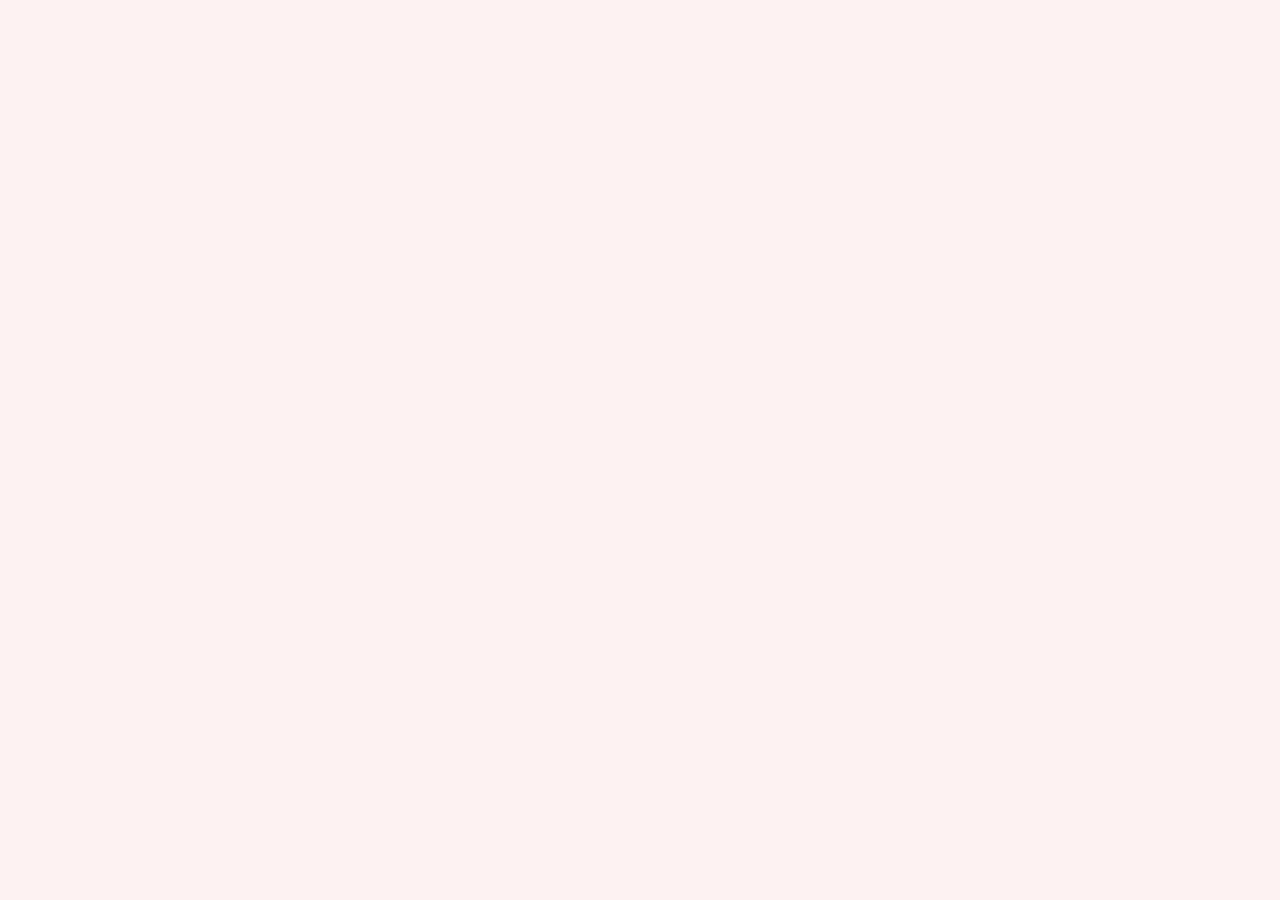
==== breadandjam.html @ 96a521ed "add" ====
<html lang="en">
<head>
    <meta charset="UTF-8">
    <meta name="viewport" content="width=device-width, initial-scale=1.0">
    <link rel="stylesheet" href="styles.css">
    <title>Document</title>
</head>
<body>
    
</body>
</html>
---- styles.css ----
body {
    background-color: FDF2F2;
    font-family: 'mynerve', sans-serif;
    color: 3933FA;
}


@font-face {
    font-family: 'mynerve';
    src: url('fonts/Mynerve-Regular.ttf') format('truetype');
}
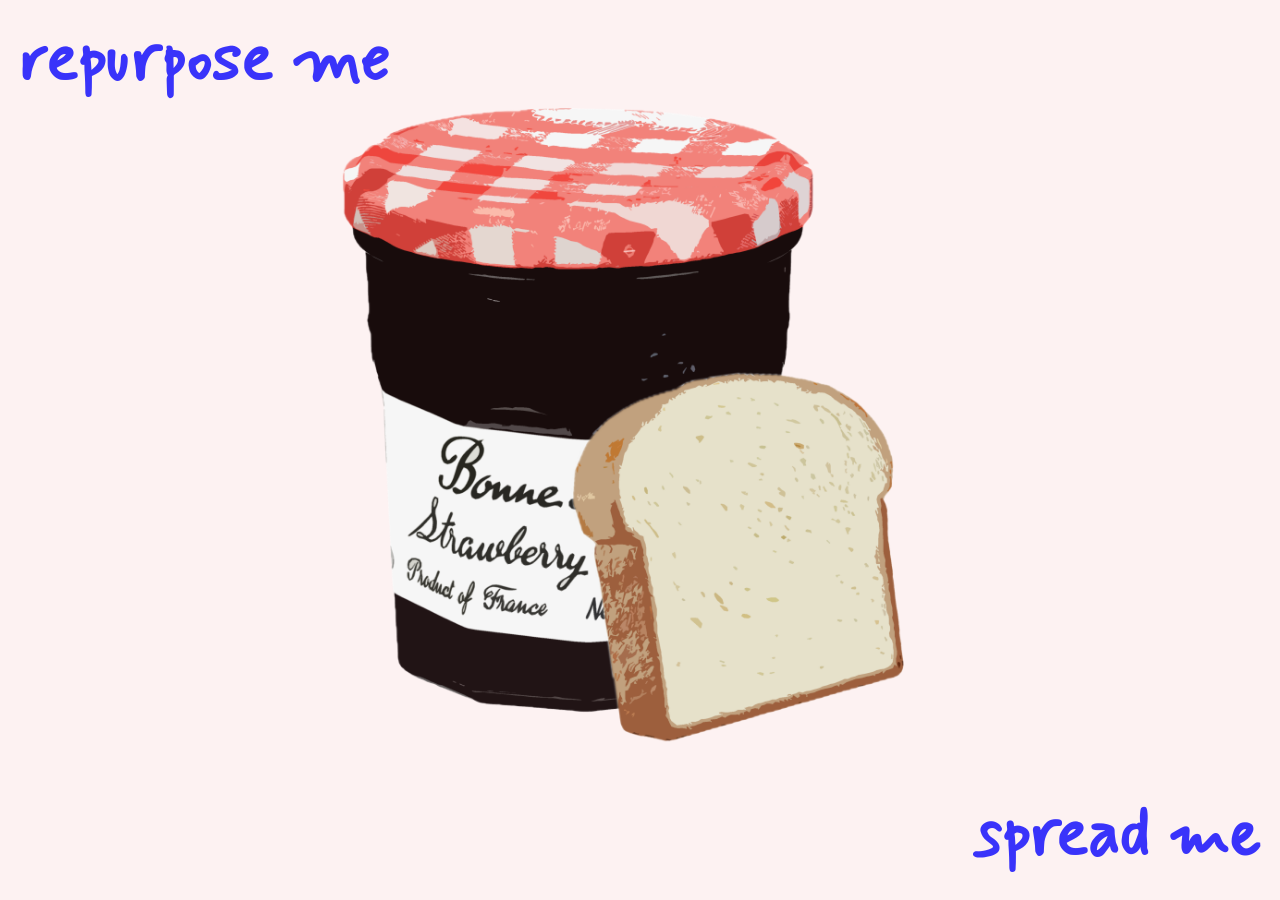
==== commit cf4ee1c5: "update" ====
--- a/breadandjam.html
+++ b/breadandjam.html
@@ -1,11 +1,68 @@
+<!DOCTYPE html>
 <html lang="en">
 <head>
-    <meta charset="UTF-8">
-    <meta name="viewport" content="width=device-width, initial-scale=1.0">
-    <link rel="stylesheet" href="styles.css">
-    <title>Document</title>
+  <style>
+    html, body {
+      height: 100%;
+      margin: 0;
+      background-color: #FDF2F2;
+      cursor: url('images/butterkniferesize.cur'), url('images/butterknife.png'), crosshair;
+    }
+
+    .wrapper {
+      position: relative;
+      width: 100vw;
+      height: 100vh;
+      display: flex;
+      justify-content: center;
+      align-items: center;
+    }
+
+    img {
+      max-width: 100vw;
+      max-height: 100vh;
+      object-fit: contain;
+    }
+
+    .top-left-text {
+      position: absolute;
+      top: 20px;
+      left: 20px;
+    }
+
+    .bottom-right-text {
+      position: absolute;
+      bottom: 20px;
+      right: 20px;
+    }
+
+    h1 {
+      margin: 0;
+      font-family: 'mynerve';
+      color: #3933FA;
+      font-size: 65px;
+    }
+
+    @font-face {
+      font-family: 'mynerve';
+      src: url('fonts/Mynerve-Regular.ttf') format('truetype');
+    }
+  </style>
 </head>
+
 <body>
-    
+
+<div class="wrapper">
+  <div class="top-left-text">
+    <h1>repurpose me</h1>
+  </div>
+
+  <img src="images/jambo.png" alt="">
+
+  <div class="bottom-right-text">
+    <h1>spread me</h1>
+  </div>
+</div>
+
 </body>
 </html>
